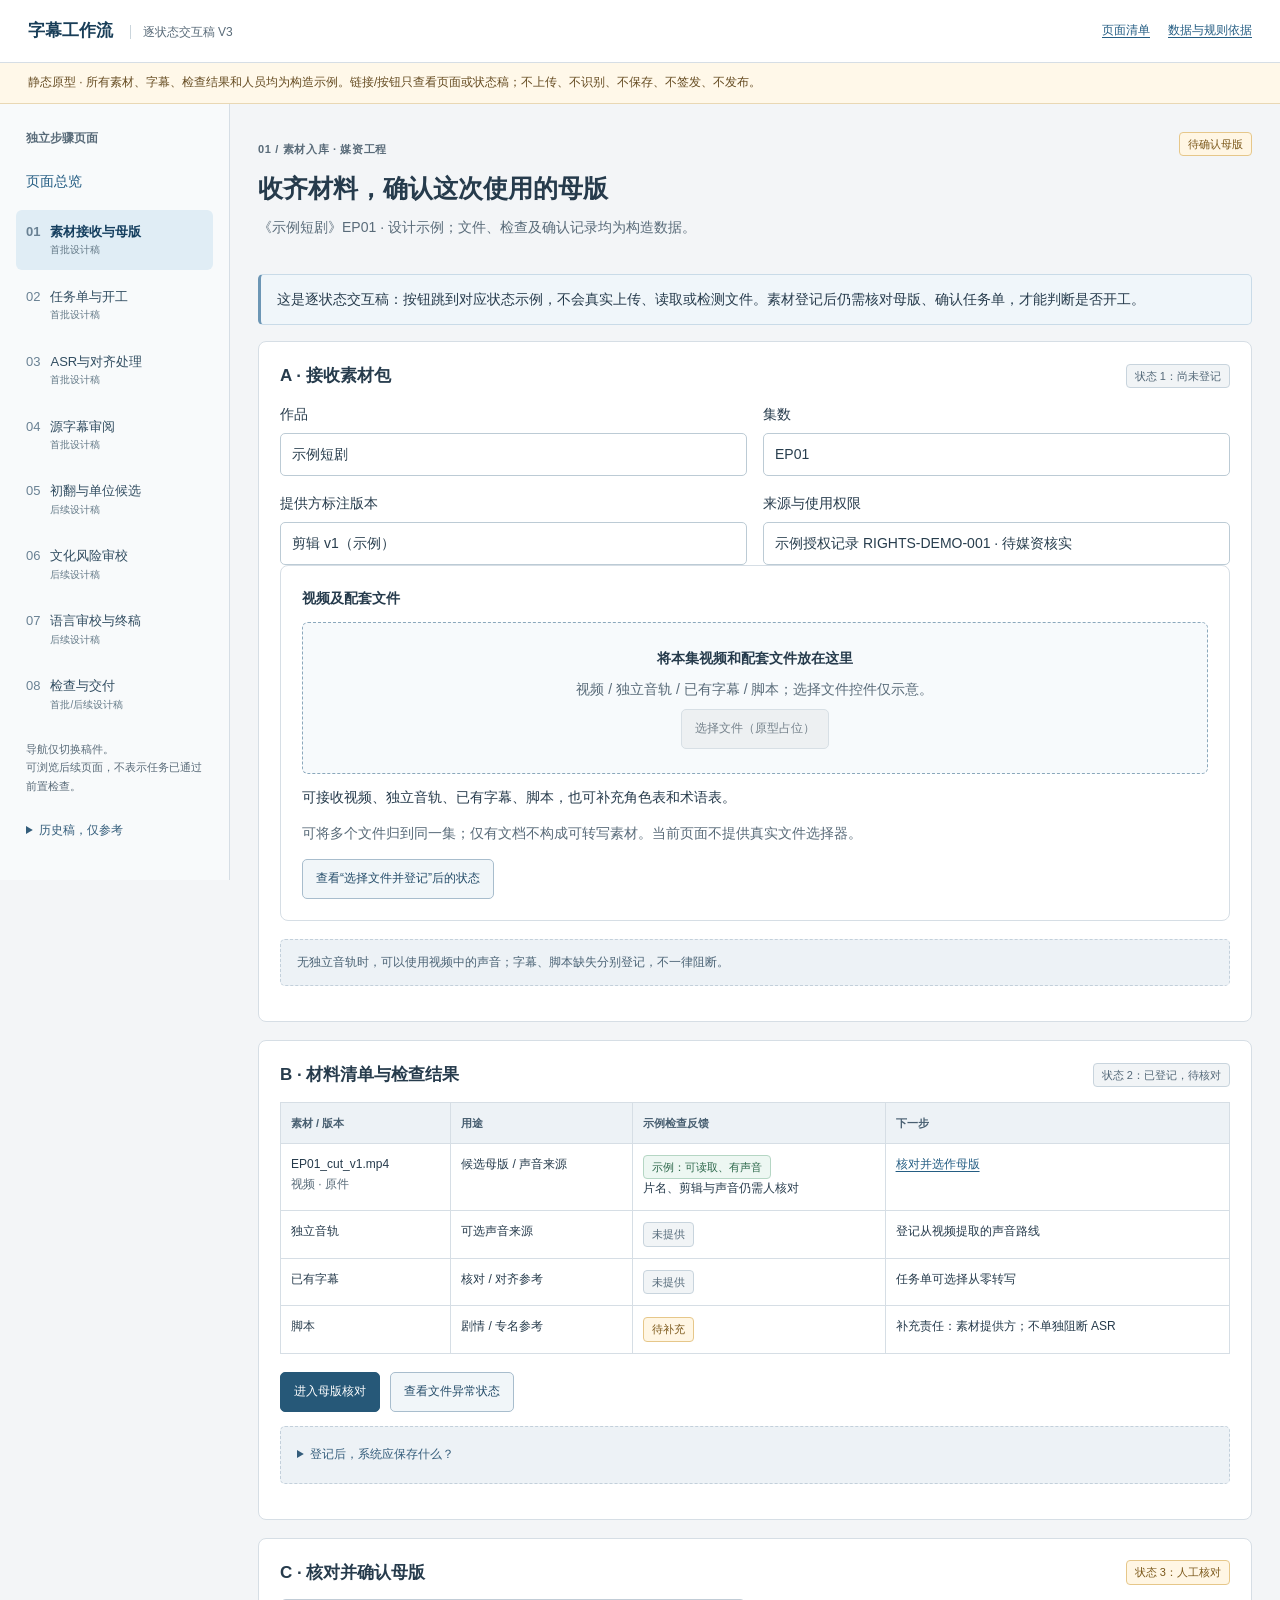
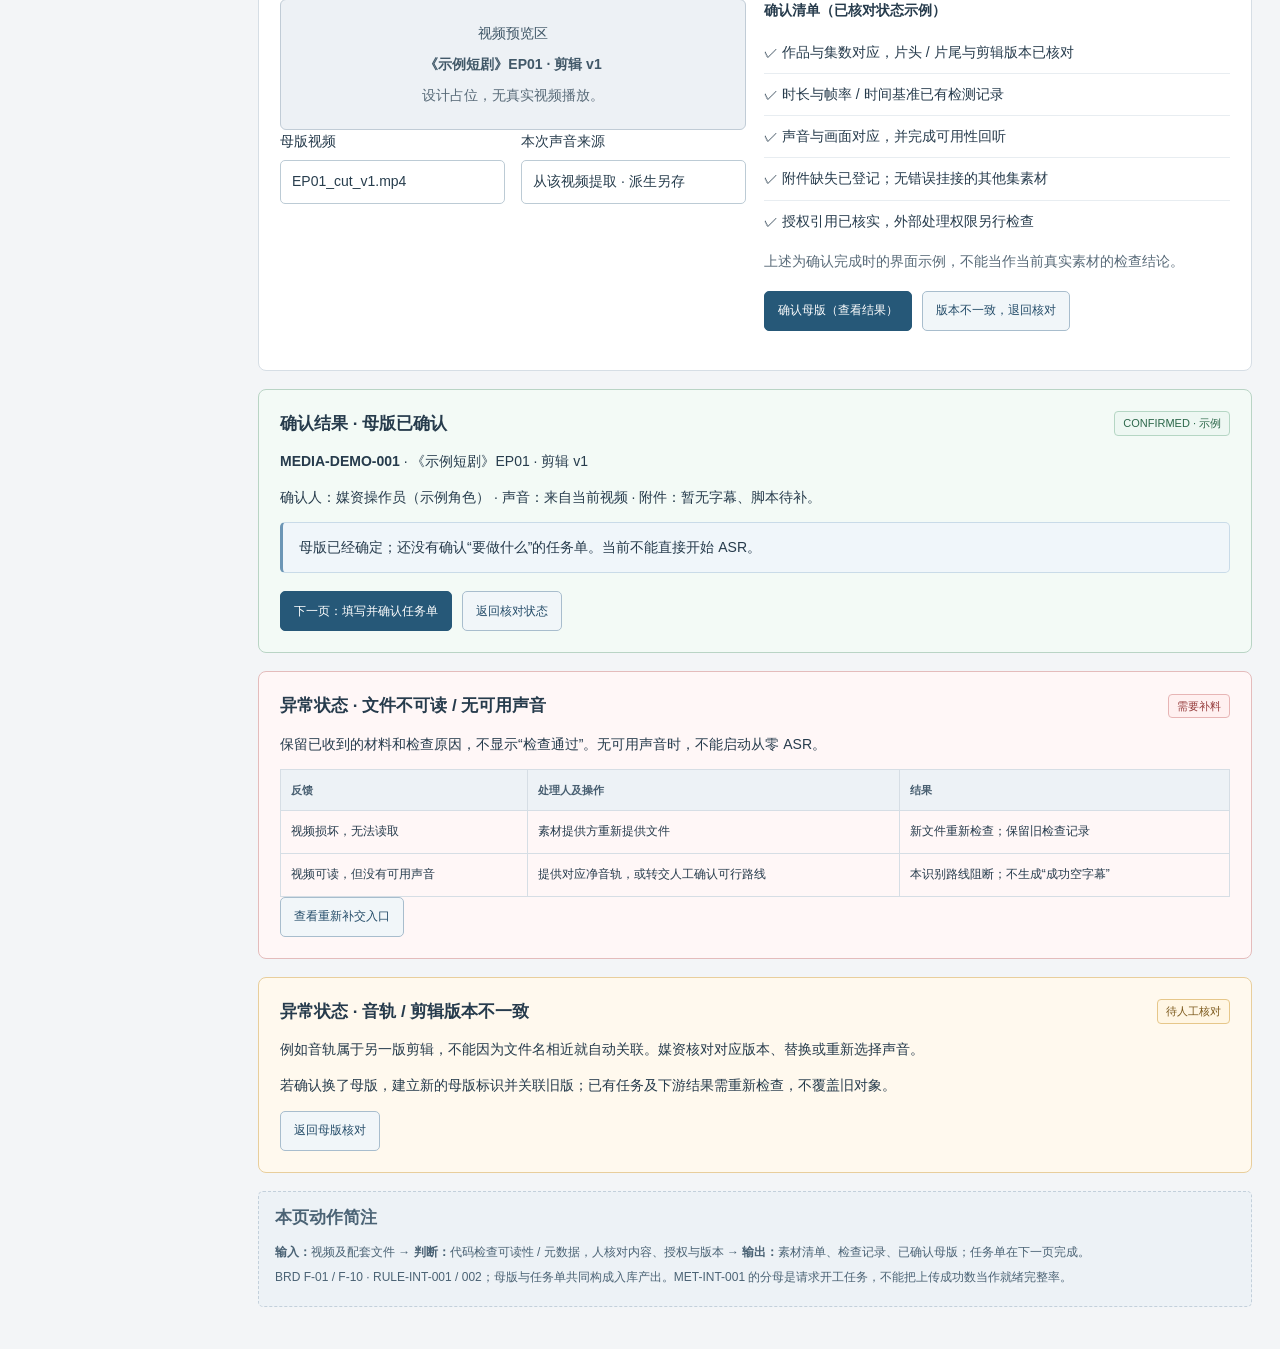
==== docs/02-prototype/pages/01-intake.html @ c63a13be "docs: save subtitle workflow design and V3 prototypes" ====
<!doctype html>
<html lang="zh-CN">
<head><meta charset="utf-8"><meta name="viewport" content="width=device-width,initial-scale=1"><title>01 素材入库 · 字幕协作台原型</title><link rel="stylesheet" href="wireframe.css"><script src="wireframe.js" defer></script></head>
<body data-step="1">
<header id="siteHeader"></header>
<div class="app-layout"><aside id="stepNav"></aside><main>
<div class="page-head"><div><p class="eyebrow">01 / 素材入库 · 媒资工程</p><h1>收齐材料，确认这次使用的母版</h1><p class="muted">《示例短剧》EP01 · 设计示例；文件、检查及确认记录均为构造数据。</p></div><span class="tag tag-warn">待确认母版</span></div>
<div class="callout">这是逐状态交互稿：按钮跳到对应状态示例，不会真实上传、读取或检测文件。素材登记后仍需核对母版、确认任务单，才能判断是否开工。</div>
<section class="panel" id="receive">
<div class="panel-head"><h2>A · 接收素材包</h2><span class="tag tag-neutral">状态 1：尚未登记</span></div>
<div class="field-grid">
<label class="field">作品<input value="示例短剧" readonly></label><label class="field">集数<input value="EP01" readonly></label>
<label class="field">提供方标注版本<input value="剪辑 v1（示例）" readonly></label><label class="field">来源与使用权限<input value="示例授权记录 RIGHTS-DEMO-001 · 待媒资核实" readonly></label>
</div>
<div class="state-card"><h3>视频及配套文件</h3><div class="upload-zone"><strong>将本集视频和配套文件放在这里</strong><p class="muted">视频 / 独立音轨 / 已有字幕 / 脚本；选择文件控件仅示意。</p><button type="button" disabled>选择文件（原型占位）</button></div><p>可接收视频、独立音轨、已有字幕、脚本，也可补充角色表和术语表。</p><p class="muted">可将多个文件归到同一集；仅有文档不构成可转写素材。当前页面不提供真实文件选择器。</p><a class="button secondary" href="#registered">查看“选择文件并登记”后的状态</a></div>
<p class="side-note">无独立音轨时，可以使用视频中的声音；字幕、脚本缺失分别登记，不一律阻断。</p>
</section>
<section class="panel" id="registered">
<div class="panel-head"><h2>B · 材料清单与检查结果</h2><span class="tag tag-neutral">状态 2：已登记，待核对</span></div>
<div class="table-wrap"><table><thead><tr><th>素材 / 版本</th><th>用途</th><th>示例检查反馈</th><th>下一步</th></tr></thead><tbody>
<tr><td>EP01_cut_v1.mp4<br><span class="muted">视频 · 原件</span></td><td>候选母版 / 声音来源</td><td><span class="tag tag-ok">示例：可读取、有声音</span><br>片名、剪辑与声音仍需人核对</td><td><a href="#master">核对并选作母版</a></td></tr>
<tr><td>独立音轨</td><td>可选声音来源</td><td><span class="tag tag-neutral">未提供</span></td><td>登记从视频提取的声音路线</td></tr>
<tr><td>已有字幕</td><td>核对 / 对齐参考</td><td><span class="tag tag-neutral">未提供</span></td><td>任务单可选择从零转写</td></tr>
<tr><td>脚本</td><td>剧情 / 专名参考</td><td><span class="tag tag-warn">待补充</span></td><td>补充责任：素材提供方；不单独阻断 ASR</td></tr>
</tbody></table></div>
<div class="form-actions"><a class="button primary" href="#master">进入母版核对</a><a class="button secondary" href="#failure">查看文件异常状态</a></div>
<details class="annotation"><summary>登记后，系统应保存什么？</summary><p>登记素材清单、原件校验值、来源授权引用及可读性检查；保留原件。尚未核定的附件不强行绑定母版，重复文件提示复用，不当成新的剧情样本。这里未执行任何真实检查。</p></details>
</section>
<section class="panel" id="master">
<div class="panel-head"><h2>C · 核对并确认母版</h2><span class="tag tag-warn">状态 3：人工核对</span></div>
<div class="grid-two"><div>
<div class="subtitle-preview"><p>视频预览区</p><strong>《示例短剧》EP01 · 剪辑 v1</strong><p class="muted">设计占位，无真实视频播放。</p></div>
<div class="field-grid"><label class="field">母版视频<input value="EP01_cut_v1.mp4" readonly></label><label class="field">本次声音来源<input value="从该视频提取 · 派生另存" readonly></label></div>
</div><div><h3>确认清单（已核对状态示例）</h3><ul class="check-list">
<li>✓ 作品与集数对应，片头 / 片尾与剪辑版本已核对</li><li>✓ 时长与帧率 / 时间基准已有检测记录</li><li>✓ 声音与画面对应，并完成可用性回听</li><li>✓ 附件缺失已登记；无错误挂接的其他集素材</li><li>✓ 授权引用已核实，外部处理权限另行检查</li>
</ul><p class="muted">上述为确认完成时的界面示例，不能当作当前真实素材的检查结论。</p><div class="form-actions"><a class="button primary" href="#confirmed">确认母版（查看结果）</a><a class="button secondary" href="#mismatch">版本不一致，退回核对</a></div></div></div>
</section>
<section class="panel success" id="confirmed">
<div class="panel-head"><h2>确认结果 · 母版已确认</h2><span class="tag tag-ok">CONFIRMED · 示例</span></div>
<p><strong>MEDIA-DEMO-001</strong> · 《示例短剧》EP01 · 剪辑 v1</p><p>确认人：媒资操作员（示例角色） · 声音：来自当前视频 · 附件：暂无字幕、脚本待补。</p>
<div class="callout">母版已经确定；还没有确认“要做什么”的任务单。当前不能直接开始 ASR。</div>
<div class="form-actions"><a class="button primary" href="02-task.html">下一页：填写并确认任务单</a><a class="button secondary" href="#master">返回核对状态</a></div>
</section>
<section class="panel danger" id="failure"><div class="panel-head"><h2>异常状态 · 文件不可读 / 无可用声音</h2><span class="tag tag-danger">需要补料</span></div><p>保留已收到的材料和检查原因，不显示“检查通过”。无可用声音时，不能启动从零 ASR。</p><div class="table-wrap"><table><thead><tr><th>反馈</th><th>处理人及操作</th><th>结果</th></tr></thead><tbody><tr><td>视频损坏，无法读取</td><td>素材提供方重新提供文件</td><td>新文件重新检查；保留旧检查记录</td></tr><tr><td>视频可读，但没有可用声音</td><td>提供对应净音轨，或转交人工确认可行路线</td><td>本识别路线阻断；不生成“成功空字幕”</td></tr></tbody></table></div><a class="button secondary" href="#receive">查看重新补交入口</a></section>
<section class="panel warning" id="mismatch"><div class="panel-head"><h2>异常状态 · 音轨 / 剪辑版本不一致</h2><span class="tag tag-warn">待人工核对</span></div><p>例如音轨属于另一版剪辑，不能因为文件名相近就自动关联。媒资核对对应版本、替换或重新选择声音。</p><p>若确认换了母版，建立新的母版标识并关联旧版；已有任务及下游结果需重新检查，不覆盖旧对象。</p><a class="button secondary" href="#master">返回母版核对</a></section>
<section class="annotation"><h2>本页动作简注</h2><p><strong>输入：</strong>视频及配套文件 → <strong>判断：</strong>代码检查可读性 / 元数据，人核对内容、授权与版本 → <strong>输出：</strong>素材清单、检查记录、已确认母版；任务单在下一页完成。</p><p>BRD F-01 / F-10 · RULE-INT-001 / 002；母版与任务单共同构成入库产出。MET-INT-001 的分母是请求开工任务，不能把上传成功数当作就绪完整率。</p></section>
</main></div></body></html>
---- docs/02-prototype/pages/wireframe.css ----
:root{font-family:"Microsoft YaHei","PingFang SC",sans-serif;color:#263b4c;background:#f3f5f7;line-height:1.65;font-size:14px;--line:#d6dee5;--blue:#265878;--muted:#596b79}
*{box-sizing:border-box}body{margin:0}a{color:#245d83;text-underline-offset:3px}button,input,select,textarea{font:inherit}button,.button{min-height:40px}a:focus-visible,button:focus-visible,input:focus-visible,summary:focus-visible,select:focus-visible{outline:3px solid #4789b5;outline-offset:3px}.topbar{display:flex;align-items:center;justify-content:space-between;gap:16px;padding:17px 28px;background:#fff;border-bottom:1px solid var(--line)}.brand{font-size:17px;font-weight:700;text-decoration:none;color:#193e58}.brand span{font-size:12px;font-weight:400;border-left:1px solid #cad5dc;padding-left:12px;margin-left:12px;color:var(--muted)}.top-links{display:flex;gap:18px;font-size:12px}.prototype-notice{padding:10px 28px;color:#664c22;background:#fff8e9;border-bottom:1px solid #e9d8b4;font-size:12px}.app-layout{display:grid;grid-template-columns:230px minmax(0,1fr);max-width:1600px;margin:auto;min-height:calc(100vh - 110px)}#stepNav{background:#f8fafb;border-right:1px solid var(--line);padding:25px 16px;align-self:start;position:sticky;top:0;max-height:100vh;overflow:auto}.nav-heading{font-size:12px;font-weight:700;color:var(--muted);margin:0 10px 12px}.nav-overview{display:block;padding:9px 10px;margin-bottom:8px;text-decoration:none;border-radius:6px}#stepNav nav{display:grid;gap:5px}#stepNav nav>a{display:flex;gap:10px;padding:11px 10px;border-radius:6px;text-decoration:none;color:#314d61;font-size:13px}#stepNav a[aria-current=page]{background:#e0edf5;color:#153f5f;font-weight:700}.nav-num{font-variant-numeric:tabular-nums;color:#698193}.nav-note{font-size:11px;color:var(--muted);padding:8px 10px}#stepNav small{display:block;color:#637987;font-size:10px;font-weight:400}.history-links{margin:10px;font-size:11px;color:var(--muted)}.history-links a{display:block;margin:8px 0}main{padding:28px;min-width:0}h1{font-size:25px;line-height:1.4;margin:5px 0 10px}h2{font-size:17px;line-height:1.5;margin:0 0 13px}h3{font-size:14px;margin:0 0 10px}h4{font-size:13px;margin:0 0 8px}p{margin:8px 0 13px}.muted,small{color:var(--muted)}.eyebrow{font-size:11px;letter-spacing:.06em;color:#56748a;font-weight:700}.page-head{display:flex;justify-content:space-between;align-items:flex-start;gap:16px;margin-bottom:22px}.page-head p{color:var(--muted);max-width:820px}.panel,.state-card{padding:21px;background:#fff;border:1px solid var(--line);border-radius:8px;margin-bottom:18px;min-width:0;scroll-margin-top:16px}.panel-head{display:flex;justify-content:space-between;align-items:center;gap:12px;margin-bottom:14px}.panel-head h2,.panel-head h3{margin:0}.grid-two{display:grid;grid-template-columns:repeat(2,minmax(0,1fr));gap:18px}.grid-two>.panel,.grid-two>.state-card{margin-bottom:0}.grid-two{margin-bottom:18px}.review-layout{display:grid;grid-template-columns:minmax(0,1.5fr) minmax(260px,1fr);gap:18px;align-items:start}.field-grid{display:grid;grid-template-columns:repeat(2,minmax(0,1fr));gap:16px}.field{display:grid;gap:7px;min-width:0}.field label,.field>span:first-child{font-size:12px;font-weight:600;color:#465b6a}.field input:not([type=checkbox]):not([type=radio]),.field select,.field textarea{width:100%;min-width:0;padding:9px 11px;border:1px solid #bccbd5;border-radius:5px;background:#fff;color:#273d4d}.field input[readonly],.field input:disabled,.field select:disabled,.field textarea[readonly]{color:#3d5363;background:#f7f9fb;opacity:1}.field small{font-size:11px}.full{grid-column:1/-1}.form-actions{display:flex;flex-wrap:wrap;align-items:center;gap:10px;margin-top:18px}.button,button{display:inline-flex;align-items:center;justify-content:center;padding:8px 13px;border:1px solid #a8bdcd;border-radius:5px;background:#fff;text-decoration:none;color:#244c69;cursor:pointer;font-size:12px}.primary,.button.primary{background:var(--blue);border-color:var(--blue);color:#fff}.secondary,.button.secondary{background:#f1f6f9}.button[aria-disabled=true],button:disabled{cursor:default;background:#edf0f2;color:#74818b;border-color:#d7dfe5}.tag{display:inline-block;padding:3px 8px;border:1px solid #c8d4dd;border-radius:4px;background:#f1f5f8;color:#425d70;font-size:11px;line-height:1.5;white-space:normal}.tag-warn{background:#fff6e4;border-color:#e6c78a;color:#7b581a}.tag-danger{background:#fff0f0;border-color:#e7b5b5;color:#963c3c}.tag-ok{background:#edf7f2;border-color:#b5d6c4;color:#2d684b}.tag-neutral{background:#f1f4f6;color:#536878}.callout{padding:13px 16px;border:1px solid #c9dbe8;border-left:3px solid #6c96b5;background:#f0f6fa;border-radius:5px;margin-bottom:16px}.warning{border-color:#e8ce9c;background:#fff9ee}.danger{border-color:#e4bcbc;background:#fff7f7}.success{border-color:#b9d4c5;background:#f3faf6}.annotation,.side-note{padding:13px 16px;background:#edf2f6;border:1px dashed #c3d0db;border-radius:5px;font-size:12px;color:#4b6375;margin:14px 0}.annotation p,.side-note p{margin:5px 0}.table-wrap{width:100%;overflow:auto}table{border-collapse:collapse;width:100%;font-size:12px}th,td{padding:11px 10px;border:1px solid var(--line);text-align:left;vertical-align:top;overflow-wrap:anywhere}th{background:#edf2f6;color:#475e70;font-size:11px;font-weight:600}td input[type=checkbox]{min-height:18px;min-width:18px}caption{text-align:left;font-weight:600;padding:0 0 9px}.flow-mini{padding:12px 16px;background:#f3f6f9;border:1px solid var(--line);border-radius:5px;font-size:12px;line-height:1.8;margin:12px 0;overflow-wrap:anywhere}.inline-list{display:flex;flex-wrap:wrap;gap:8px 16px;list-style:none;padding:0}.check-list{list-style:none;padding:0;margin:0}.check-list li{padding:9px 0;border-bottom:1px solid #e8edf1}.check-list li:last-child{border-bottom:0}.subtitle-preview{padding:22px 16px;border:1px solid #c1ccd6;background:#edf1f5;border-radius:6px;text-align:center;min-height:120px;display:grid;align-content:center;gap:8px;color:#415868}.subtitle-preview p{margin:0}details{margin:12px 0}summary{cursor:pointer;font-size:12px;color:#345d7b;padding:5px 0}details[open]>summary{margin-bottom:10px}.state-card:target,.panel:target{outline:3px solid #86acc5;outline-offset:3px}.page-cards{display:grid;grid-template-columns:repeat(2,minmax(0,1fr));gap:16px}.page-card{border:1px solid var(--line);border-radius:7px;background:#fff;padding:18px;display:block;text-decoration:none;color:inherit}.page-card:hover{border-color:#7299b4}.page-card h2{margin:8px 0;font-size:16px}.page-card p{font-size:12px;color:var(--muted);margin-bottom:0}.page-card .num{font-size:11px;color:#52738c}.scope-label{font-size:11px;color:#61788b}.bottom-nav{display:flex;justify-content:space-between;flex-wrap:wrap;gap:10px;margin-top:22px}.screen-label{font-size:11px;font-weight:700;color:#6b7e8d;letter-spacing:.04em}pre,code{overflow-wrap:anywhere}pre{white-space:pre-wrap}
@media(max-width:1050px){.review-layout{grid-template-columns:1fr}.app-layout{grid-template-columns:205px minmax(0,1fr)}main{padding:22px}.page-head{flex-direction:column}}
@media(max-width:760px){.app-layout{grid-template-columns:1fr}#stepNav{position:static;max-height:none;border-right:0;border-bottom:1px solid var(--line);padding:14px 16px}#stepNav nav{grid-template-columns:repeat(2,minmax(0,1fr))}#stepNav nav>a{padding:8px;font-size:11px}#stepNav .nav-note,.history-links{display:none}.nav-overview{font-size:12px;padding:5px 8px}.nav-heading{margin-bottom:5px}main{padding:20px 15px}.topbar{padding:14px 16px;align-items:flex-start}.brand{font-size:14px}.brand span{display:block;border:0;padding:0;margin:4px 0 0;font-size:11px}.top-links{font-size:10px;gap:10px}.prototype-notice{padding:10px 16px;font-size:11px}.grid-two,.field-grid,.page-cards{grid-template-columns:1fr}.panel,.state-card{padding:16px}h1{font-size:23px}.panel-head{align-items:flex-start;flex-direction:column}.button,button{min-height:44px}.full{grid-column:auto}table{min-width:520px}.table-wrap{overscroll-behavior-x:contain}th,td{padding:9px}.page-head{gap:6px}}

/* 独立页面也允许页头直接使用段落/标题；避免标题被挤成横向三列。 */
.page-head{display:block}.page-head:has(>div){display:flex}.upload-zone{border:1px dashed #8ba8bc;border-radius:6px;padding:24px 16px;background:#f7fafc;text-align:center;margin:12px 0}.upload-zone p{margin:8px 0}.upload-zone .button{display:inline-flex}
@media(max-width:760px){.page-head:has(>div){display:block}}
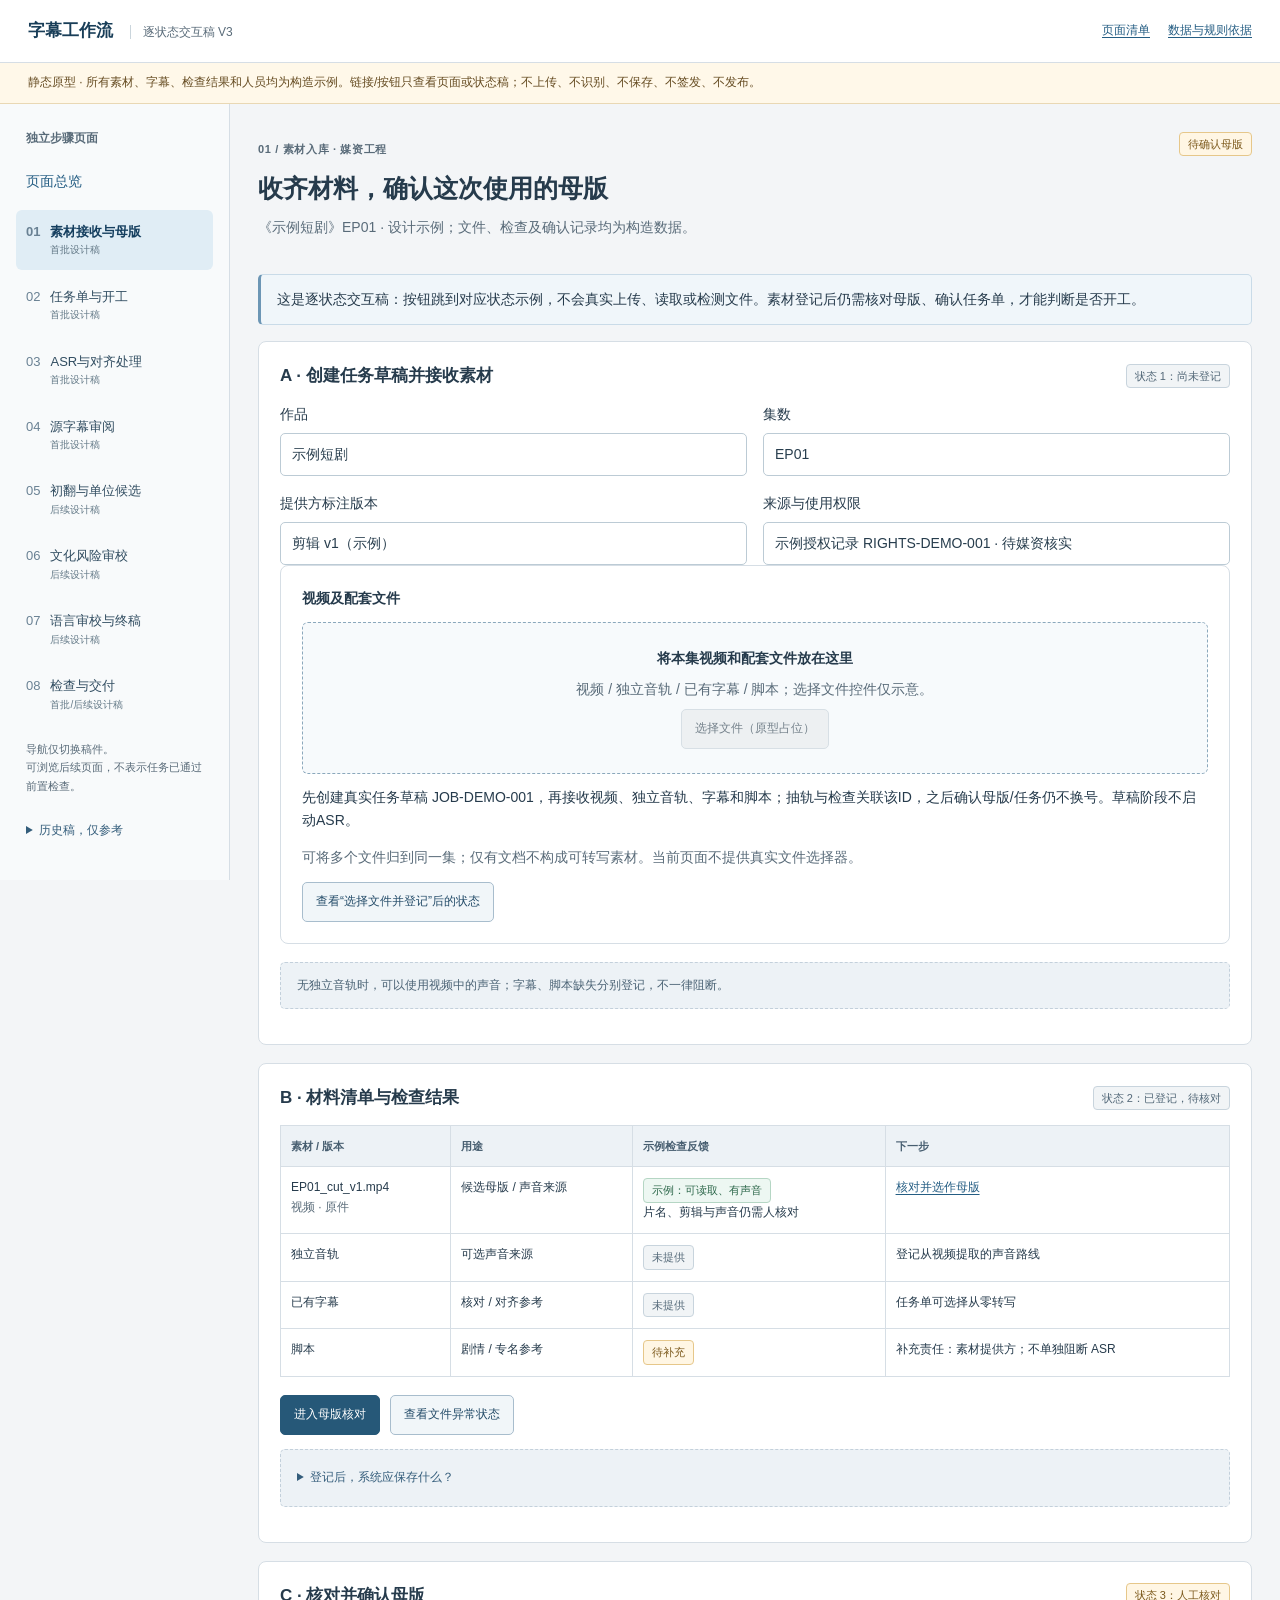
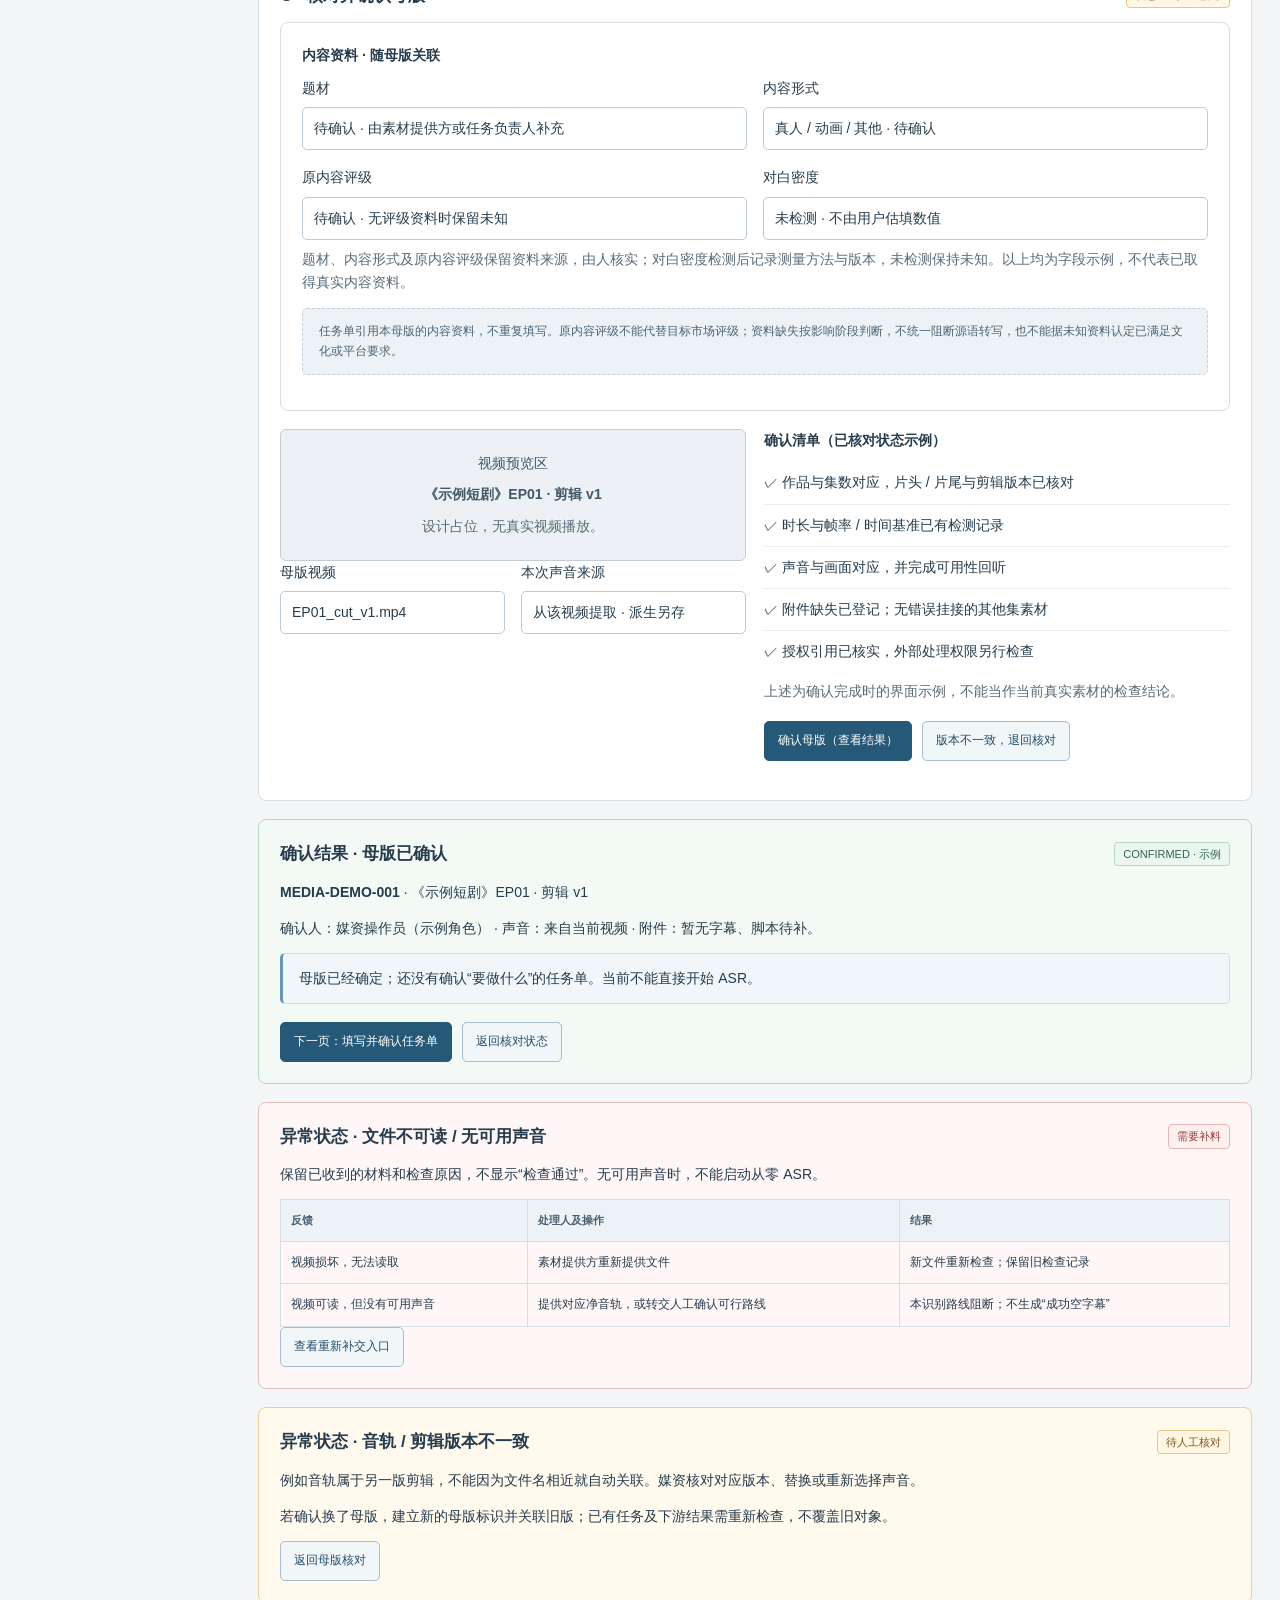
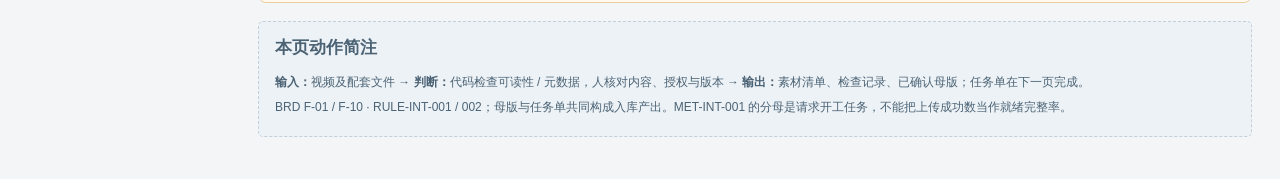
==== commit 49a974d3: "docs: 完善字幕工作流PRD、实施计划与测试设计" ====
--- a/docs/02-prototype/pages/01-intake.html
+++ b/docs/02-prototype/pages/01-intake.html
@@ -7,12 +7,12 @@
 <div class="page-head"><div><p class="eyebrow">01 / 素材入库 · 媒资工程</p><h1>收齐材料，确认这次使用的母版</h1><p class="muted">《示例短剧》EP01 · 设计示例；文件、检查及确认记录均为构造数据。</p></div><span class="tag tag-warn">待确认母版</span></div>
 <div class="callout">这是逐状态交互稿：按钮跳到对应状态示例，不会真实上传、读取或检测文件。素材登记后仍需核对母版、确认任务单，才能判断是否开工。</div>
 <section class="panel" id="receive">
-<div class="panel-head"><h2>A · 接收素材包</h2><span class="tag tag-neutral">状态 1：尚未登记</span></div>
+<div class="panel-head"><h2>A · 创建任务草稿并接收素材</h2><span class="tag tag-neutral">状态 1：尚未登记</span></div>
 <div class="field-grid">
 <label class="field">作品<input value="示例短剧" readonly></label><label class="field">集数<input value="EP01" readonly></label>
 <label class="field">提供方标注版本<input value="剪辑 v1（示例）" readonly></label><label class="field">来源与使用权限<input value="示例授权记录 RIGHTS-DEMO-001 · 待媒资核实" readonly></label>
 </div>
-<div class="state-card"><h3>视频及配套文件</h3><div class="upload-zone"><strong>将本集视频和配套文件放在这里</strong><p class="muted">视频 / 独立音轨 / 已有字幕 / 脚本；选择文件控件仅示意。</p><button type="button" disabled>选择文件（原型占位）</button></div><p>可接收视频、独立音轨、已有字幕、脚本，也可补充角色表和术语表。</p><p class="muted">可将多个文件归到同一集；仅有文档不构成可转写素材。当前页面不提供真实文件选择器。</p><a class="button secondary" href="#registered">查看“选择文件并登记”后的状态</a></div>
+<div class="state-card"><h3>视频及配套文件</h3><div class="upload-zone"><strong>将本集视频和配套文件放在这里</strong><p class="muted">视频 / 独立音轨 / 已有字幕 / 脚本；选择文件控件仅示意。</p><button type="button" disabled>选择文件（原型占位）</button></div><p>先创建真实任务草稿 JOB-DEMO-001，再接收视频、独立音轨、字幕和脚本；抽轨与检查关联该ID，之后确认母版/任务仍不换号。草稿阶段不启动ASR。</p><p class="muted">可将多个文件归到同一集；仅有文档不构成可转写素材。当前页面不提供真实文件选择器。</p><a class="button secondary" href="#registered">查看“选择文件并登记”后的状态</a></div>
 <p class="side-note">无独立音轨时，可以使用视频中的声音；字幕、脚本缺失分别登记，不一律阻断。</p>
 </section>
 <section class="panel" id="registered">
@@ -28,6 +28,15 @@
 </section>
 <section class="panel" id="master">
 <div class="panel-head"><h2>C · 核对并确认母版</h2><span class="tag tag-warn">状态 3：人工核对</span></div>
+<div class="state-card"><h3>内容资料 · 随母版关联</h3>
+<div class="field-grid">
+<label class="field">题材<input value="待确认 · 由素材提供方或任务负责人补充" readonly></label>
+<label class="field">内容形式<input value="真人 / 动画 / 其他 · 待确认" readonly></label>
+<label class="field">原内容评级<input value="待确认 · 无评级资料时保留未知" readonly></label>
+<label class="field">对白密度<input value="未检测 · 不由用户估填数值" readonly></label>
+</div>
+<p class="muted">题材、内容形式及原内容评级保留资料来源，由人核实；对白密度检测后记录测量方法与版本，未检测保持未知。以上均为字段示例，不代表已取得真实内容资料。</p>
+<p class="side-note">任务单引用本母版的内容资料，不重复填写。原内容评级不能代替目标市场评级；资料缺失按影响阶段判断，不统一阻断源语转写，也不能据未知资料认定已满足文化或平台要求。</p></div>
 <div class="grid-two"><div>
 <div class="subtitle-preview"><p>视频预览区</p><strong>《示例短剧》EP01 · 剪辑 v1</strong><p class="muted">设计占位，无真实视频播放。</p></div>
 <div class="field-grid"><label class="field">母版视频<input value="EP01_cut_v1.mp4" readonly></label><label class="field">本次声音来源<input value="从该视频提取 · 派生另存" readonly></label></div>
